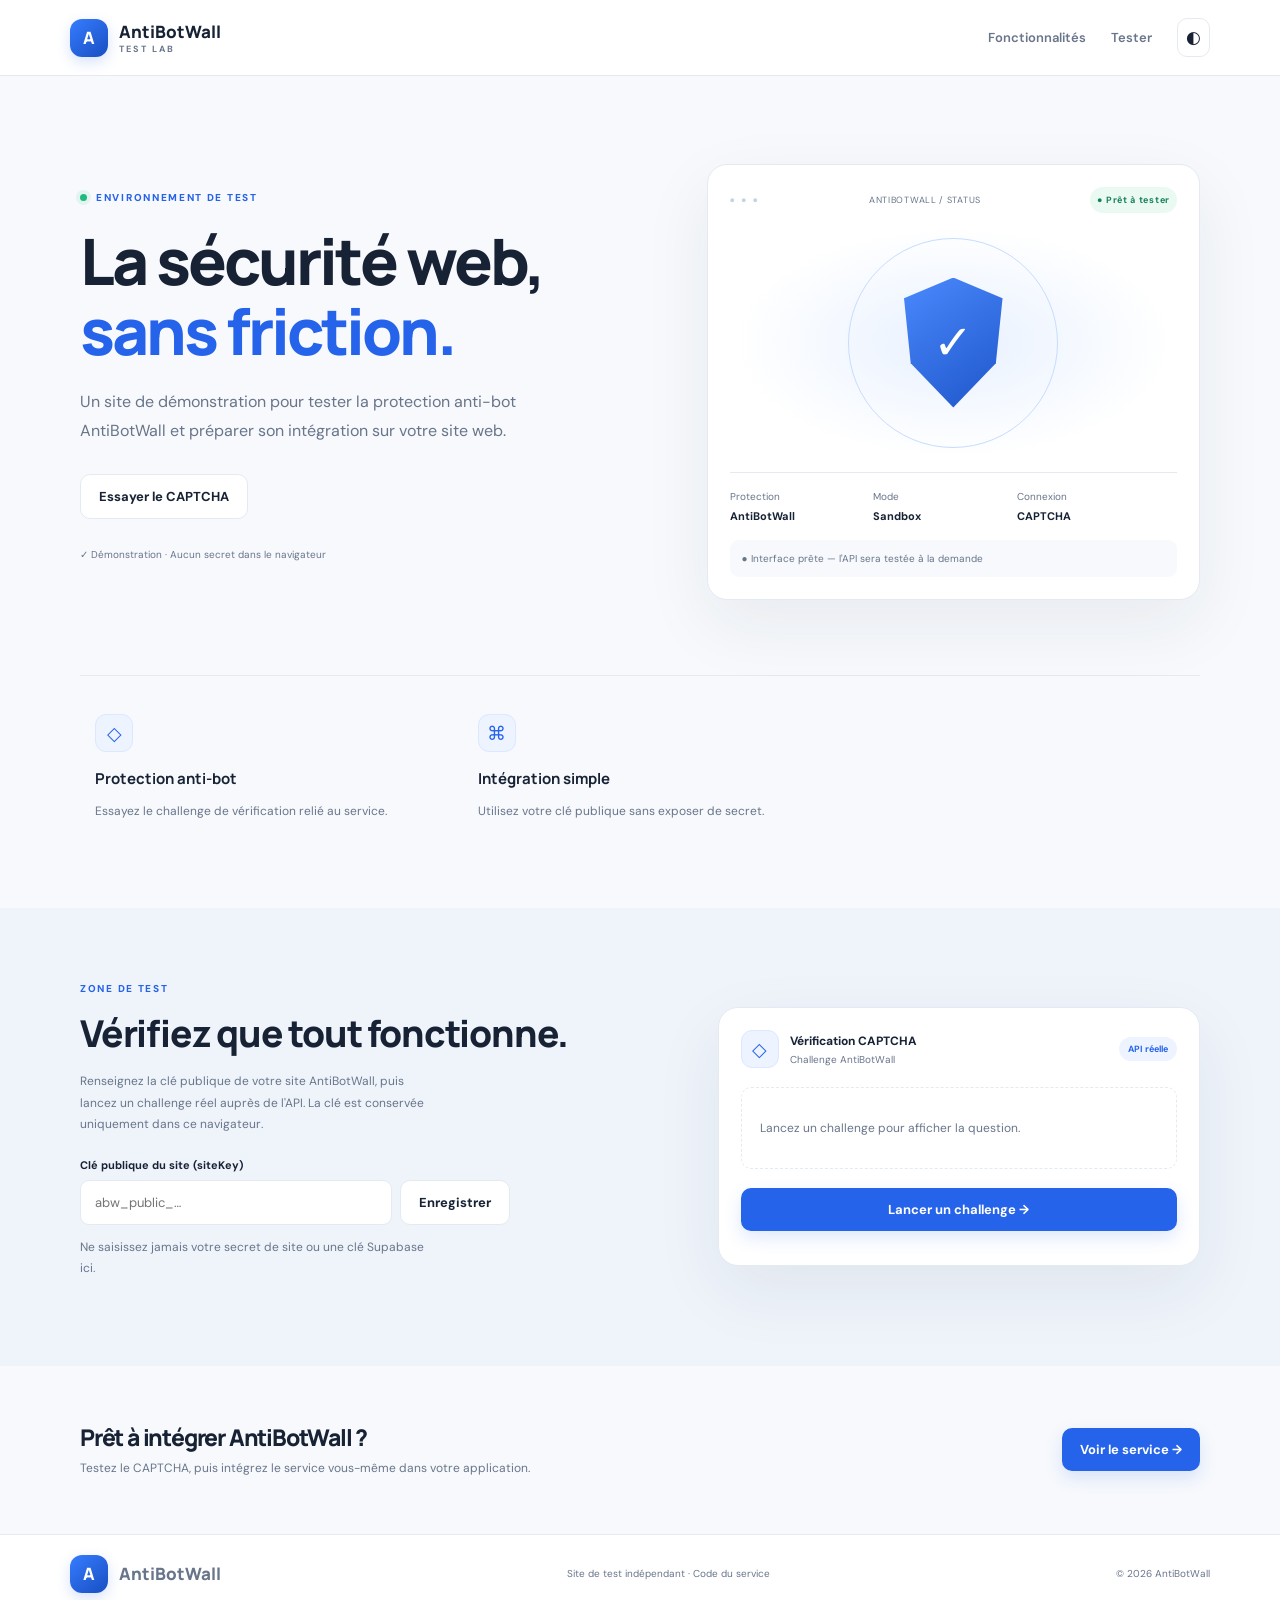
==== index.html @ c2e51ce3 "Remove remaining authentication copy from homepage" ====
<!doctype html>
<html lang="fr"><head><meta charset="utf-8"><meta name="viewport" content="width=device-width,initial-scale=1"><meta name="theme-color" content="#f7f9fc"><meta name="description" content="Site de démonstration AntiBotWall : testez la protection CAPTCHA."><title>AntiBotWall — Test Lab</title><link rel="stylesheet" href="styles.css"></head>
<body><header class="topbar"><a class="brand" href="./"><span class="mark">A</span><span>AntiBotWall<small>TEST LAB</small></span></a><nav><a href="#features">Fonctionnalités</a><a href="#test">Tester</a><button id="themeToggle" class="theme" aria-label="Changer de thème">◐</button></nav></header>
<main><section class="hero wrap"><div><div class="eyebrow"><i></i> ENVIRONNEMENT DE TEST</div><h1>La sécurité web,<br><em>sans friction.</em></h1><p class="lead">Un site de démonstration pour tester la protection anti-bot AntiBotWall et préparer son intégration sur votre site web.</p><div class="actions"><a class="btn secondary" href="#test">Essayer le CAPTCHA</a></div><p class="hint">✓ Démonstration · Aucun secret dans le navigateur</p></div><div class="preview"><div class="preview-head"><span class="dots">● ● ●</span><span>ANTIBOTWALL / STATUS</span><b>● Prêt à tester</b></div><div class="shield-area"><div class="orbit"></div><div class="shield">✓</div></div><div class="stats"><div><small>Protection</small><strong>AntiBotWall</strong></div><div><small>Mode</small><strong>Sandbox</strong></div><div><small>Connexion</small><strong>CAPTCHA</strong></div></div><p class="preview-foot">● Interface prête — l'API sera testée à la demande</p></div></section>
<section class="features wrap" id="features"><article><span>◇</span><h3>Protection anti-bot</h3><p>Essayez le challenge de vérification relié au service.</p></article><article><span>⌘</span><h3>Intégration simple</h3><p>Utilisez votre clé publique sans exposer de secret.</p></article></section>
<section class="test"><div class="wrap test-layout"><div><div class="eyebrow">ZONE DE TEST</div><h2>Vérifiez que tout fonctionne.</h2><p class="muted">Renseignez la clé publique de votre site AntiBotWall, puis lancez un challenge réel auprès de l'API. La clé est conservée uniquement dans ce navigateur.</p><label for="siteKey">Clé publique du site (siteKey)</label><div class="inputrow"><input id="siteKey" placeholder="abw_public_…" autocomplete="off"><button id="saveKey" class="btn secondary">Enregistrer</button></div><p class="hint">Ne saisissez jamais votre secret de site ou une clé Supabase ici.</p></div><div class="challenge"><div class="challenge-head"><span class="feature-icon">◇</span><div><strong>Vérification CAPTCHA</strong><small>Challenge AntiBotWall</small></div><b>API réelle</b></div><div id="challengeArea" class="challenge-area"><p class="muted">Lancez un challenge pour afficher la question.</p></div><button id="startChallenge" class="btn primary full">Lancer un challenge →</button><div id="testMessage" class="message" role="status" aria-live="polite"></div></div></div></section>
<section class="cta wrap"><div><h2>Prêt à intégrer AntiBotWall ?</h2><p class="muted">Testez le CAPTCHA, puis intégrez le service vous-même dans votre application.</p></div><a class="btn primary" href="https://github.com/reqeuss/antibotwall-service" target="_blank" rel="noreferrer">Voir le service →</a></section></main><footer><a class="brand" href="./"><span class="mark">A</span><span>AntiBotWall</span></a><span>Site de test indépendant · <a href="https://github.com/reqeuss/antibotwall-service" target="_blank" rel="noreferrer">Code du service</a></span><span>© 2026 AntiBotWall</span></footer><script src="app.js"></script></body></html>
---- styles.css ----
@import url('https://fonts.googleapis.com/css2?family=DM+Sans:wght@400;500;600;700&family=Manrope:wght@400;500;600;700;800&display=swap');:root{font-family:'DM Sans',sans-serif;--bg:#f7f9fc;--surface:#fff;--text:#172235;--muted:#68758a;--line:#e5eaf1;--blue:#2563eb;--soft:#edf4ff;--shadow:0 24px 70px #172b4d12;color:var(--text);background:var(--bg)}*{box-sizing:border-box}body{margin:0;background:var(--bg);color:var(--text);transition:.2s}a{color:inherit;text-decoration:none}.topbar{height:76px;padding:0 5.5%;display:flex;align-items:center;justify-content:space-between;border-bottom:1px solid var(--line);background:var(--surface)}.brand{display:flex;align-items:center;gap:11px;font:800 17px Manrope,sans-serif}.brand small{display:block;font:700 9px 'DM Sans',sans-serif;letter-spacing:2px;color:var(--muted)}.mark{display:grid;place-items:center;width:38px;height:38px;border-radius:12px;color:#fff;background:linear-gradient(140deg,#367cff,#184fc2);box-shadow:0 5px 14px #2563eb30;font-weight:800}.topbar nav{display:flex;align-items:center;gap:25px;font-size:13px;font-weight:600;color:var(--muted)}.topbar nav a:hover,footer a:hover{color:var(--blue)}.navbtn,.theme{border:1px solid var(--line);border-radius:10px;padding:10px 14px;background:var(--surface);color:var(--text)}.theme{cursor:pointer;padding:8px;font-size:17px}.wrap{width:min(1120px,89%);margin:auto}.hero{display:grid;grid-template-columns:1fr .9fr;gap:7%;align-items:center;padding-top:88px;padding-bottom:75px}.eyebrow{display:flex;align-items:center;gap:9px;color:var(--blue);font-size:10px;font-weight:800;letter-spacing:1.7px}.eyebrow i{width:7px;height:7px;background:#20b981;border-radius:50%;box-shadow:0 0 0 4px #20b98118}.hero h1,.auth-card h1{font:800 clamp(44px,5vw,66px)/1.09 Manrope,sans-serif;letter-spacing:-3px;margin:22px 0}.hero h1 em{font-style:normal;color:var(--blue)}.lead{font-size:16px;line-height:1.8;color:var(--muted);max-width:500px}.actions{display:flex;gap:12px;flex-wrap:wrap;margin-top:28px}.btn{border:0;display:inline-flex;align-items:center;justify-content:center;gap:13px;padding:13px 18px;border-radius:10px;font:700 13px 'DM Sans',sans-serif;cursor:pointer;transition:transform .18s}.btn:hover{transform:translateY(-1px)}.primary{background:var(--blue);color:white;box-shadow:0 7px 17px #2563eb26}.secondary{background:var(--surface);border:1px solid var(--line);color:var(--text)}.hint{font-size:10px;line-height:1.7;color:var(--muted)}.hero .hint{margin-top:27px}.preview,.challenge,.auth-card{background:var(--surface);border:1px solid var(--line);border-radius:20px;box-shadow:var(--shadow);padding:22px}.preview-head{display:flex;justify-content:space-between;align-items:center;gap:9px;font-size:9px;letter-spacing:.7px;color:var(--muted)}.dots{color:#c7d1df;letter-spacing:2px}.preview-head b{color:#16815d;background:#eaf9f2;padding:7px;border-radius:20px;white-space:nowrap}.shield-area{height:235px;display:grid;place-items:center;position:relative;background:radial-gradient(ellipse,#e8f1ff,transparent 69%);margin:12px 0}.shield{display:grid;place-items:center;width:112px;height:130px;clip-path:polygon(50% 0,94% 16%,88% 66%,50% 100%,12% 66%,6% 16%);background:linear-gradient(145deg,#4b8aff,#1d55c8);color:white;font-size:48px;z-index:1}.orbit{position:absolute;width:210px;height:210px;border:1px solid #c8dcff;border-radius:50%}.stats{display:grid;grid-template-columns:1fr 1fr 1.2fr;gap:10px;border-top:1px solid var(--line);padding-top:17px}.stats div{display:flex;flex-direction:column;gap:6px}.stats small{font-size:10px;color:var(--muted)}.stats strong{font-size:11px}.preview-foot{background:var(--bg);padding:12px;border-radius:9px;color:var(--muted);font-size:10px;margin:17px 0 0}.features{display:grid;grid-template-columns:repeat(3,1fr);gap:28px;padding:30px 0 65px;border-top:1px solid var(--line)}.features article{padding:8px 15px}.features article>span,.feature-icon{display:grid;place-items:center;width:38px;height:38px;border:1px solid #dce8ff;background:var(--soft);color:var(--blue);border-radius:11px;font-size:19px}.features h3{font:700 15px Manrope,sans-serif;margin:16px 0 8px}.features p,.test-layout>div>p{font-size:12px;line-height:1.8;color:var(--muted);max-width:350px}.test{background:#eff4fb;padding:74px 0}.test-layout{display:grid;grid-template-columns:1fr .88fr;gap:8%;align-items:center}.test h2,.cta h2{font:800 clamp(27px,3vw,37px)/1.2 Manrope,sans-serif;letter-spacing:-1.2px;margin:16px 0}.muted{color:var(--muted)}label{display:block;font-size:11px;font-weight:700;margin:22px 0 8px}input{width:100%;min-width:0;padding:13px 14px;border:1px solid var(--line);border-radius:9px;background:var(--surface);color:var(--text);font:13px 'DM Sans',sans-serif;outline:none}input:focus{border-color:#80aaff;box-shadow:0 0 0 3px #2563eb15}.inputrow{display:flex;gap:8px;max-width:430px}.challenge-head{display:flex;align-items:center;gap:11px}.challenge-head>div{display:flex;flex-direction:column;gap:4px;flex:1}.challenge-head strong{font-size:12px}.challenge-head small{font-size:10px;color:var(--muted)}.challenge-head>b{font-size:9px;padding:6px 9px;border-radius:20px;background:var(--soft);color:var(--blue)}.challenge-area{margin:19px 0;padding:18px;border:1px dashed var(--line);border-radius:10px;min-height:82px;display:flex;flex-direction:column;justify-content:center;gap:10px}.challenge-area p{font-size:12px;margin:0}.challenge-question{font:700 20px Manrope,sans-serif}.challenge-answer{max-width:180px}.full{width:100%}.message{font-size:11px;line-height:1.6;margin-top:12px;color:var(--muted)}.message.success{color:#15956b}.message.error{color:#d14343}.cta{display:flex;justify-content:space-between;align-items:center;gap:24px;padding-top:58px;padding-bottom:58px}.cta h2{font-size:23px;margin:0 0 8px}.cta p{font-size:12px;margin:0}footer{border-top:1px solid var(--line);background:var(--surface);min-height:75px;padding:20px 5.5%;display:flex;justify-content:space-between;align-items:center;gap:18px;color:var(--muted);font-size:10px}.auth-page{min-height:100vh;display:flex;flex-direction:column}.auth-wrap{flex:1;display:flex;align-items:center;justify-content:center;flex-direction:column;padding:42px 18px}.auth-card{width:min(440px,100%);padding:32px}.auth-logo{display:flex;justify-content:center;margin-bottom:22px}.auth-logo .mark{width:45px;height:45px;font-size:20px}.centered{text-align:center;justify-content:center}.auth-card h1{text-align:center;font-size:36px;letter-spacing:-1.6px;margin:12px 0}.auth-card>.muted{font-size:12px;line-height:1.7}.auth-card label{margin-top:25px}.providers{display:grid;gap:9px;margin-top:19px}.providers button{display:flex;align-items:center;gap:12px;padding:12px;border:1px solid var(--line);border-radius:10px;background:var(--surface);color:var(--text);font:600 12px 'DM Sans',sans-serif;text-align:left;cursor:pointer}.providers button:hover{border-color:#9dbbff;background:var(--soft)}.providers b{display:grid;place-items:center;width:27px;height:27px;border-radius:8px;background:var(--soft);color:var(--blue);font-size:16px}.providers span{flex:1}.providers i{font-style:normal;color:var(--muted)}.divider{display:flex;align-items:center;gap:12px;color:var(--muted);font-size:10px;margin:23px 0 8px}.divider:before,.divider:after{content:'';height:1px;background:var(--line);flex:1}.small-note{font-size:10px;line-height:1.8;color:var(--muted);text-align:center}.back{display:block;text-align:center;color:var(--blue);font-size:11px;font-weight:700;margin-top:20px}.auth-caption{font-size:10px;color:var(--muted);margin-top:18px}body.dark{--bg:#0c1220;--surface:#121b2b;--text:#e8eef8;--muted:#9aa9bf;--line:#26344a;--soft:#182b49;--shadow:0 24px 70px #0003}body.dark .test{background:#101a2b}body.dark .shield-area{background:radial-gradient(ellipse,#152d50,transparent 69%)}body.dark .orbit{border-color:#2c4c7a}body.dark .preview-foot{background:#0c1220}body.dark .preview-head b{background:#123a30;color:#75e3ba}body.dark .providers button:hover{background:#182b49}@media(max-width:760px){.topbar{height:67px;padding-inline:5%}.topbar nav{gap:12px}.topbar nav>a:first-child:not(.navbtn){display:none}.hero{grid-template-columns:1fr;padding-top:55px;gap:35px}.hero h1{font-size:49px}.lead{font-size:15px}.preview{max-width:500px;width:100%;margin:auto}.features{gap:10px}.features article{padding:7px}.features p{font-size:11px}.test-layout{grid-template-columns:1fr;gap:30px}.test{padding:55px 0}.cta{align-items:flex-start;flex-direction:column}footer{flex-wrap:wrap}.stats{grid-template-columns:1fr 1fr}.stats div:last-child{grid-column:span 2}}@media(max-width:460px){.features{grid-template-columns:1fr;gap:20px}.features article{display:grid;grid-template-columns:42px 1fr;column-gap:12px}.features article>span{grid-row:span 2}.features h3{margin:2px 0 4px}.features p{margin:0;max-width:none}.hero h1{letter-spacing:-2.5px}.actions .btn{width:100%}.auth-card{padding:25px 20px}.inputrow{flex-direction:column}.inputrow .btn{width:100%}footer{justify-content:center;text-align:center}}
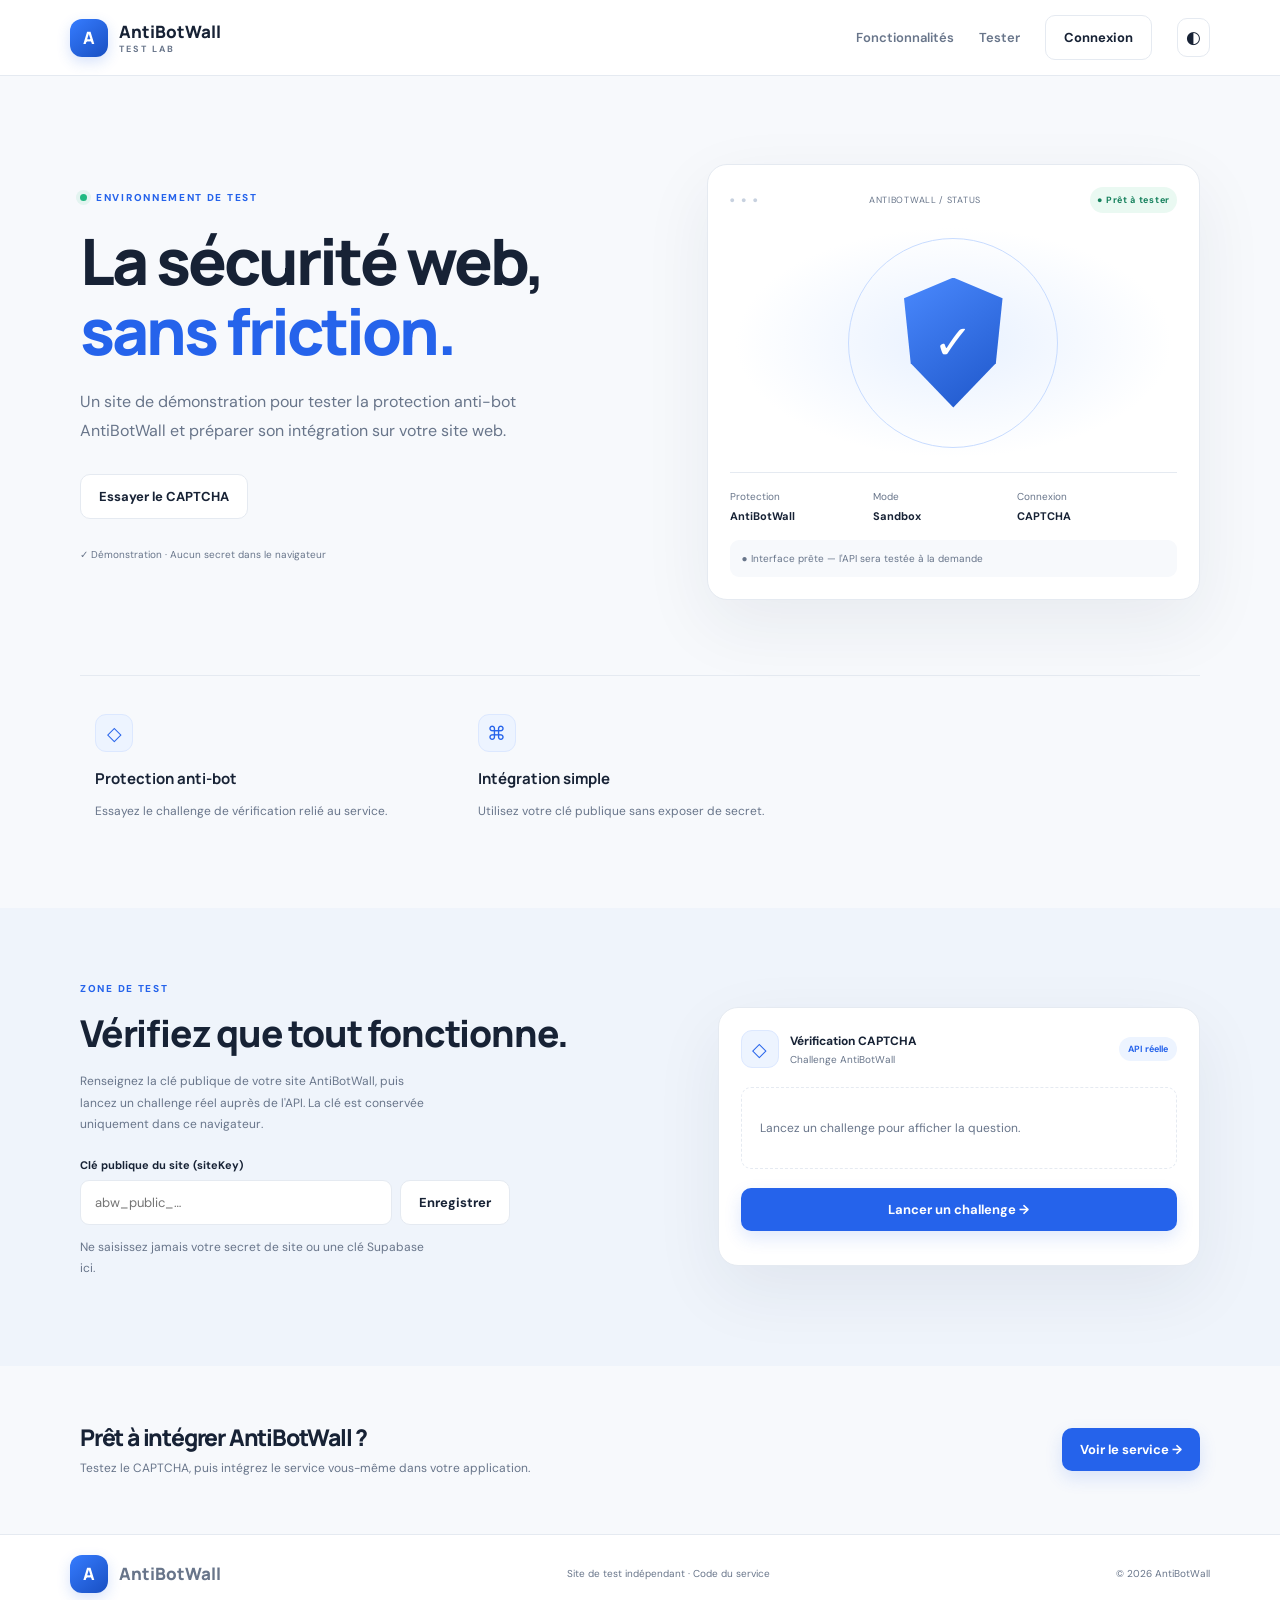
==== commit 0935b9b0: "Add login link to demo homepage" ====
--- a/index.html
+++ b/index.html
@@ -1,6 +1,6 @@
 <!doctype html>
 <html lang="fr"><head><meta charset="utf-8"><meta name="viewport" content="width=device-width,initial-scale=1"><meta name="theme-color" content="#f7f9fc"><meta name="description" content="Site de démonstration AntiBotWall : testez la protection CAPTCHA."><title>AntiBotWall — Test Lab</title><link rel="stylesheet" href="styles.css"></head>
-<body><header class="topbar"><a class="brand" href="./"><span class="mark">A</span><span>AntiBotWall<small>TEST LAB</small></span></a><nav><a href="#features">Fonctionnalités</a><a href="#test">Tester</a><button id="themeToggle" class="theme" aria-label="Changer de thème">◐</button></nav></header>
+<body><header class="topbar"><a class="brand" href="./"><span class="mark">A</span><span>AntiBotWall<small>TEST LAB</small></span></a><nav><a href="#features">Fonctionnalités</a><a href="#test">Tester</a><a class="btn secondary" href="./login.html">Connexion</a><button id="themeToggle" class="theme" aria-label="Changer de thème">◐</button></nav></header>
 <main><section class="hero wrap"><div><div class="eyebrow"><i></i> ENVIRONNEMENT DE TEST</div><h1>La sécurité web,<br><em>sans friction.</em></h1><p class="lead">Un site de démonstration pour tester la protection anti-bot AntiBotWall et préparer son intégration sur votre site web.</p><div class="actions"><a class="btn secondary" href="#test">Essayer le CAPTCHA</a></div><p class="hint">✓ Démonstration · Aucun secret dans le navigateur</p></div><div class="preview"><div class="preview-head"><span class="dots">● ● ●</span><span>ANTIBOTWALL / STATUS</span><b>● Prêt à tester</b></div><div class="shield-area"><div class="orbit"></div><div class="shield">✓</div></div><div class="stats"><div><small>Protection</small><strong>AntiBotWall</strong></div><div><small>Mode</small><strong>Sandbox</strong></div><div><small>Connexion</small><strong>CAPTCHA</strong></div></div><p class="preview-foot">● Interface prête — l'API sera testée à la demande</p></div></section>
 <section class="features wrap" id="features"><article><span>◇</span><h3>Protection anti-bot</h3><p>Essayez le challenge de vérification relié au service.</p></article><article><span>⌘</span><h3>Intégration simple</h3><p>Utilisez votre clé publique sans exposer de secret.</p></article></section>
 <section class="test"><div class="wrap test-layout"><div><div class="eyebrow">ZONE DE TEST</div><h2>Vérifiez que tout fonctionne.</h2><p class="muted">Renseignez la clé publique de votre site AntiBotWall, puis lancez un challenge réel auprès de l'API. La clé est conservée uniquement dans ce navigateur.</p><label for="siteKey">Clé publique du site (siteKey)</label><div class="inputrow"><input id="siteKey" placeholder="abw_public_…" autocomplete="off"><button id="saveKey" class="btn secondary">Enregistrer</button></div><p class="hint">Ne saisissez jamais votre secret de site ou une clé Supabase ici.</p></div><div class="challenge"><div class="challenge-head"><span class="feature-icon">◇</span><div><strong>Vérification CAPTCHA</strong><small>Challenge AntiBotWall</small></div><b>API réelle</b></div><div id="challengeArea" class="challenge-area"><p class="muted">Lancez un challenge pour afficher la question.</p></div><button id="startChallenge" class="btn primary full">Lancer un challenge →</button><div id="testMessage" class="message" role="status" aria-live="polite"></div></div></div></section>
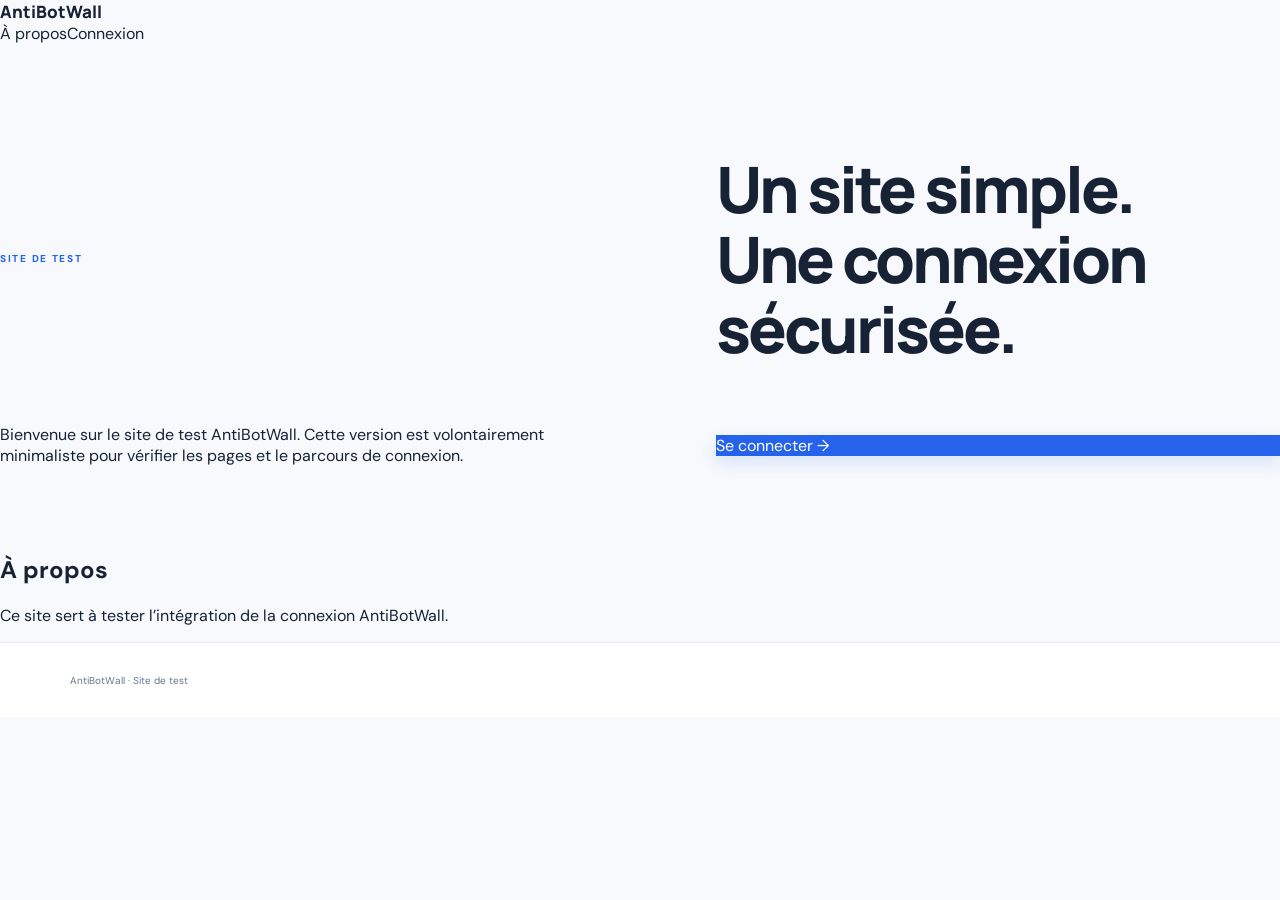
==== commit a2ea4f15: "Rebuild minimal test site and blank login page" ====
--- a/index.html
+++ b/index.html
@@ -1,7 +1,30 @@
 <!doctype html>
-<html lang="fr"><head><meta charset="utf-8"><meta name="viewport" content="width=device-width,initial-scale=1"><meta name="theme-color" content="#f7f9fc"><meta name="description" content="Site de démonstration AntiBotWall : testez la protection CAPTCHA."><title>AntiBotWall — Test Lab</title><link rel="stylesheet" href="styles.css"></head>
-<body><header class="topbar"><a class="brand" href="./"><span class="mark">A</span><span>AntiBotWall<small>TEST LAB</small></span></a><nav><a href="#features">Fonctionnalités</a><a href="#test">Tester</a><a class="btn secondary" href="./login.html">Connexion</a><button id="themeToggle" class="theme" aria-label="Changer de thème">◐</button></nav></header>
-<main><section class="hero wrap"><div><div class="eyebrow"><i></i> ENVIRONNEMENT DE TEST</div><h1>La sécurité web,<br><em>sans friction.</em></h1><p class="lead">Un site de démonstration pour tester la protection anti-bot AntiBotWall et préparer son intégration sur votre site web.</p><div class="actions"><a class="btn secondary" href="#test">Essayer le CAPTCHA</a></div><p class="hint">✓ Démonstration · Aucun secret dans le navigateur</p></div><div class="preview"><div class="preview-head"><span class="dots">● ● ●</span><span>ANTIBOTWALL / STATUS</span><b>● Prêt à tester</b></div><div class="shield-area"><div class="orbit"></div><div class="shield">✓</div></div><div class="stats"><div><small>Protection</small><strong>AntiBotWall</strong></div><div><small>Mode</small><strong>Sandbox</strong></div><div><small>Connexion</small><strong>CAPTCHA</strong></div></div><p class="preview-foot">● Interface prête — l'API sera testée à la demande</p></div></section>
-<section class="features wrap" id="features"><article><span>◇</span><h3>Protection anti-bot</h3><p>Essayez le challenge de vérification relié au service.</p></article><article><span>⌘</span><h3>Intégration simple</h3><p>Utilisez votre clé publique sans exposer de secret.</p></article></section>
-<section class="test"><div class="wrap test-layout"><div><div class="eyebrow">ZONE DE TEST</div><h2>Vérifiez que tout fonctionne.</h2><p class="muted">Renseignez la clé publique de votre site AntiBotWall, puis lancez un challenge réel auprès de l'API. La clé est conservée uniquement dans ce navigateur.</p><label for="siteKey">Clé publique du site (siteKey)</label><div class="inputrow"><input id="siteKey" placeholder="abw_public_…" autocomplete="off"><button id="saveKey" class="btn secondary">Enregistrer</button></div><p class="hint">Ne saisissez jamais votre secret de site ou une clé Supabase ici.</p></div><div class="challenge"><div class="challenge-head"><span class="feature-icon">◇</span><div><strong>Vérification CAPTCHA</strong><small>Challenge AntiBotWall</small></div><b>API réelle</b></div><div id="challengeArea" class="challenge-area"><p class="muted">Lancez un challenge pour afficher la question.</p></div><button id="startChallenge" class="btn primary full">Lancer un challenge →</button><div id="testMessage" class="message" role="status" aria-live="polite"></div></div></div></section>
-<section class="cta wrap"><div><h2>Prêt à intégrer AntiBotWall ?</h2><p class="muted">Testez le CAPTCHA, puis intégrez le service vous-même dans votre application.</p></div><a class="btn primary" href="https://github.com/reqeuss/antibotwall-service" target="_blank" rel="noreferrer">Voir le service →</a></section></main><footer><a class="brand" href="./"><span class="mark">A</span><span>AntiBotWall</span></a><span>Site de test indépendant · <a href="https://github.com/reqeuss/antibotwall-service" target="_blank" rel="noreferrer">Code du service</a></span><span>© 2026 AntiBotWall</span></footer><script src="app.js"></script></body></html>+<html lang="fr">
+<head>
+  <meta charset="utf-8">
+  <meta name="viewport" content="width=device-width, initial-scale=1">
+  <meta name="theme-color" content="#ffffff">
+  <title>AntiBotWall Test</title>
+  <meta name="description" content="Site de test AntiBotWall.">
+  <link rel="stylesheet" href="styles.css">
+</head>
+<body>
+  <header class="site-header">
+    <a class="brand" href="./">AntiBotWall</a>
+    <nav><a href="#about">À propos</a><a class="button" href="./login.html">Connexion</a></nav>
+  </header>
+  <main class="container">
+    <section class="hero">
+      <p class="eyebrow">SITE DE TEST</p>
+      <h1>Un site simple.<br><span>Une connexion sécurisée.</span></h1>
+      <p>Bienvenue sur le site de test AntiBotWall. Cette version est volontairement minimaliste pour vérifier les pages et le parcours de connexion.</p>
+      <a class="button primary" href="./login.html">Se connecter <span aria-hidden="true">→</span></a>
+    </section>
+    <section id="about" class="info">
+      <h2>À propos</h2>
+      <p>Ce site sert à tester l’intégration de la connexion AntiBotWall.</p>
+    </section>
+  </main>
+  <footer>AntiBotWall · Site de test</footer>
+</body>
+</html>
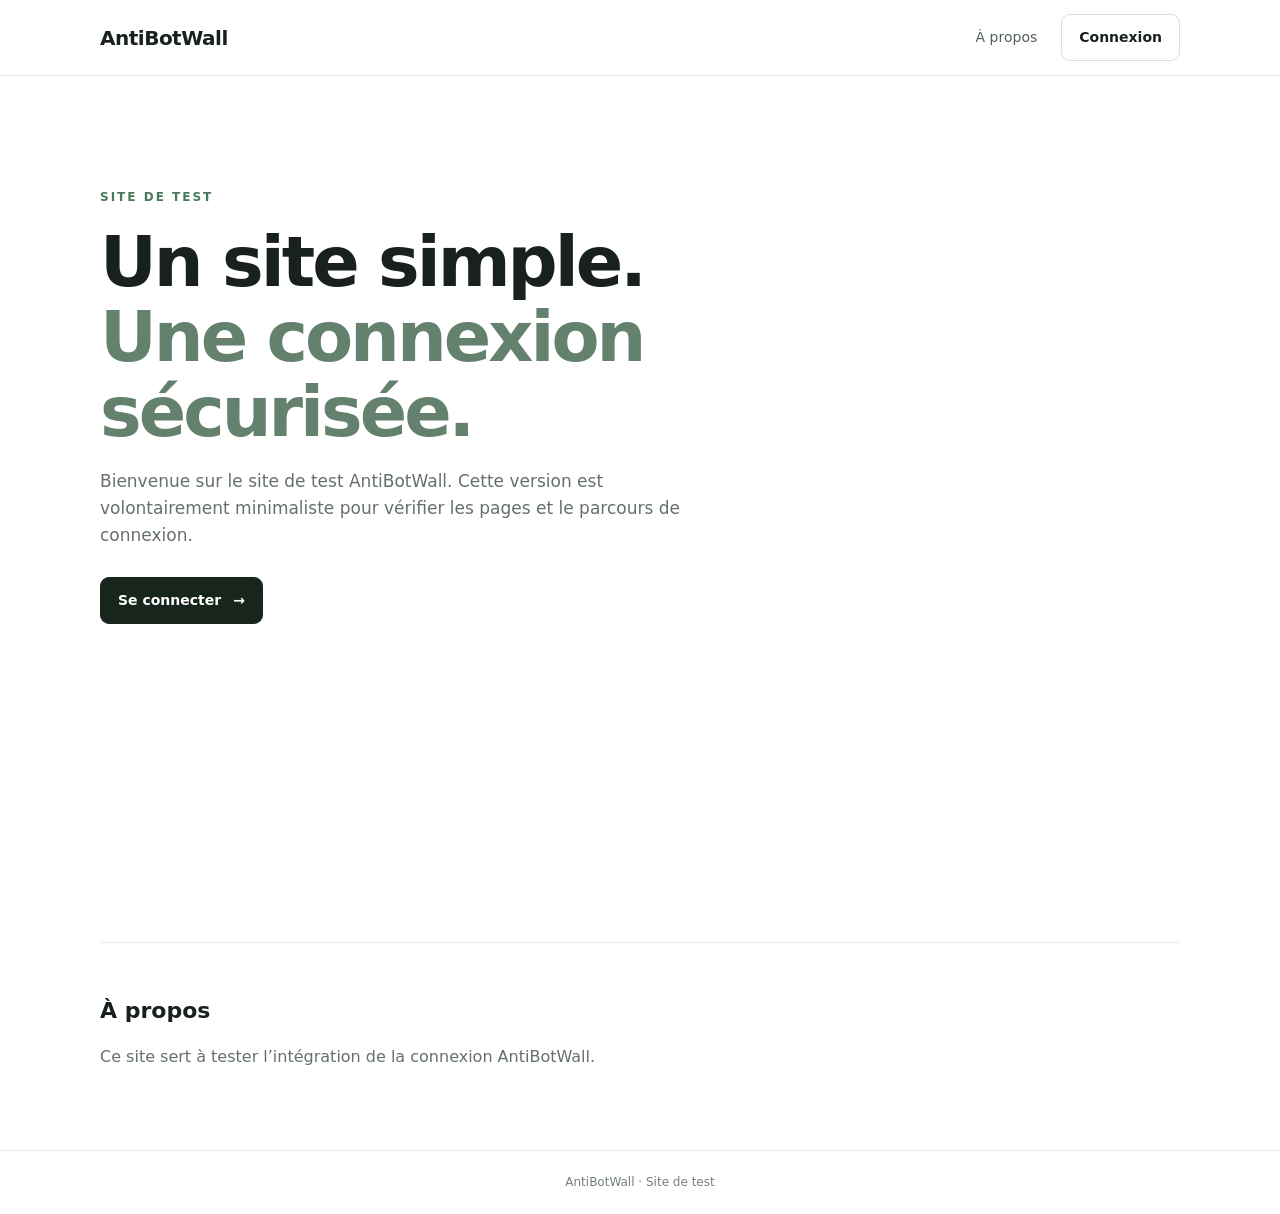
==== commit e484aff5: "Update index.html" ====
--- a/index.html
+++ b/index.html
@@ -20,6 +20,9 @@
       <p>Bienvenue sur le site de test AntiBotWall. Cette version est volontairement minimaliste pour vérifier les pages et le parcours de connexion.</p>
       <a class="button primary" href="./login.html">Se connecter <span aria-hidden="true">→</span></a>
     </section>
+    <section id="captcha">
+      <iframe src="https://antibotwall.reqeuss.com/embed/captcha.html?site=abw_pub_de1c5964a6d842e6cfe98d15214001b61bb25558f89de9b1" title="AntiBotWall CAPTCHA" style="display:block;width:100%;max-width:400px;height:230px;border:0" loading="lazy" referrerpolicy="strict-origin-when-cross-origin"></iframe>
+    </section>
     <section id="about" class="info">
       <h2>À propos</h2>
       <p>Ce site sert à tester l’intégration de la connexion AntiBotWall.</p>
@@ -27,4 +30,4 @@
   </main>
   <footer>AntiBotWall · Site de test</footer>
 </body>
-</html>+</html>
--- a/styles.css
+++ b/styles.css
@@ -1 +1 @@
-@import url('https://fonts.googleapis.com/css2?family=DM+Sans:wght@400;500;600;700&family=Manrope:wght@400;500;600;700;800&display=swap');:root{font-family:'DM Sans',sans-serif;--bg:#f7f9fc;--surface:#fff;--text:#172235;--muted:#68758a;--line:#e5eaf1;--blue:#2563eb;--soft:#edf4ff;--shadow:0 24px 70px #172b4d12;color:var(--text);background:var(--bg)}*{box-sizing:border-box}body{margin:0;background:var(--bg);color:var(--text);transition:.2s}a{color:inherit;text-decoration:none}.topbar{height:76px;padding:0 5.5%;display:flex;align-items:center;justify-content:space-between;border-bottom:1px solid var(--line);background:var(--surface)}.brand{display:flex;align-items:center;gap:11px;font:800 17px Manrope,sans-serif}.brand small{display:block;font:700 9px 'DM Sans',sans-serif;letter-spacing:2px;color:var(--muted)}.mark{display:grid;place-items:center;width:38px;height:38px;border-radius:12px;color:#fff;background:linear-gradient(140deg,#367cff,#184fc2);box-shadow:0 5px 14px #2563eb30;font-weight:800}.topbar nav{display:flex;align-items:center;gap:25px;font-size:13px;font-weight:600;color:var(--muted)}.topbar nav a:hover,footer a:hover{color:var(--blue)}.navbtn,.theme{border:1px solid var(--line);border-radius:10px;padding:10px 14px;background:var(--surface);color:var(--text)}.theme{cursor:pointer;padding:8px;font-size:17px}.wrap{width:min(1120px,89%);margin:auto}.hero{display:grid;grid-template-columns:1fr .9fr;gap:7%;align-items:center;padding-top:88px;padding-bottom:75px}.eyebrow{display:flex;align-items:center;gap:9px;color:var(--blue);font-size:10px;font-weight:800;letter-spacing:1.7px}.eyebrow i{width:7px;height:7px;background:#20b981;border-radius:50%;box-shadow:0 0 0 4px #20b98118}.hero h1,.auth-card h1{font:800 clamp(44px,5vw,66px)/1.09 Manrope,sans-serif;letter-spacing:-3px;margin:22px 0}.hero h1 em{font-style:normal;color:var(--blue)}.lead{font-size:16px;line-height:1.8;color:var(--muted);max-width:500px}.actions{display:flex;gap:12px;flex-wrap:wrap;margin-top:28px}.btn{border:0;display:inline-flex;align-items:center;justify-content:center;gap:13px;padding:13px 18px;border-radius:10px;font:700 13px 'DM Sans',sans-serif;cursor:pointer;transition:transform .18s}.btn:hover{transform:translateY(-1px)}.primary{background:var(--blue);color:white;box-shadow:0 7px 17px #2563eb26}.secondary{background:var(--surface);border:1px solid var(--line);color:var(--text)}.hint{font-size:10px;line-height:1.7;color:var(--muted)}.hero .hint{margin-top:27px}.preview,.challenge,.auth-card{background:var(--surface);border:1px solid var(--line);border-radius:20px;box-shadow:var(--shadow);padding:22px}.preview-head{display:flex;justify-content:space-between;align-items:center;gap:9px;font-size:9px;letter-spacing:.7px;color:var(--muted)}.dots{color:#c7d1df;letter-spacing:2px}.preview-head b{color:#16815d;background:#eaf9f2;padding:7px;border-radius:20px;white-space:nowrap}.shield-area{height:235px;display:grid;place-items:center;position:relative;background:radial-gradient(ellipse,#e8f1ff,transparent 69%);margin:12px 0}.shield{display:grid;place-items:center;width:112px;height:130px;clip-path:polygon(50% 0,94% 16%,88% 66%,50% 100%,12% 66%,6% 16%);background:linear-gradient(145deg,#4b8aff,#1d55c8);color:white;font-size:48px;z-index:1}.orbit{position:absolute;width:210px;height:210px;border:1px solid #c8dcff;border-radius:50%}.stats{display:grid;grid-template-columns:1fr 1fr 1.2fr;gap:10px;border-top:1px solid var(--line);padding-top:17px}.stats div{display:flex;flex-direction:column;gap:6px}.stats small{font-size:10px;color:var(--muted)}.stats strong{font-size:11px}.preview-foot{background:var(--bg);padding:12px;border-radius:9px;color:var(--muted);font-size:10px;margin:17px 0 0}.features{display:grid;grid-template-columns:repeat(3,1fr);gap:28px;padding:30px 0 65px;border-top:1px solid var(--line)}.features article{padding:8px 15px}.features article>span,.feature-icon{display:grid;place-items:center;width:38px;height:38px;border:1px solid #dce8ff;background:var(--soft);color:var(--blue);border-radius:11px;font-size:19px}.features h3{font:700 15px Manrope,sans-serif;margin:16px 0 8px}.features p,.test-layout>div>p{font-size:12px;line-height:1.8;color:var(--muted);max-width:350px}.test{background:#eff4fb;padding:74px 0}.test-layout{display:grid;grid-template-columns:1fr .88fr;gap:8%;align-items:center}.test h2,.cta h2{font:800 clamp(27px,3vw,37px)/1.2 Manrope,sans-serif;letter-spacing:-1.2px;margin:16px 0}.muted{color:var(--muted)}label{display:block;font-size:11px;font-weight:700;margin:22px 0 8px}input{width:100%;min-width:0;padding:13px 14px;border:1px solid var(--line);border-radius:9px;background:var(--surface);color:var(--text);font:13px 'DM Sans',sans-serif;outline:none}input:focus{border-color:#80aaff;box-shadow:0 0 0 3px #2563eb15}.inputrow{display:flex;gap:8px;max-width:430px}.challenge-head{display:flex;align-items:center;gap:11px}.challenge-head>div{display:flex;flex-direction:column;gap:4px;flex:1}.challenge-head strong{font-size:12px}.challenge-head small{font-size:10px;color:var(--muted)}.challenge-head>b{font-size:9px;padding:6px 9px;border-radius:20px;background:var(--soft);color:var(--blue)}.challenge-area{margin:19px 0;padding:18px;border:1px dashed var(--line);border-radius:10px;min-height:82px;display:flex;flex-direction:column;justify-content:center;gap:10px}.challenge-area p{font-size:12px;margin:0}.challenge-question{font:700 20px Manrope,sans-serif}.challenge-answer{max-width:180px}.full{width:100%}.message{font-size:11px;line-height:1.6;margin-top:12px;color:var(--muted)}.message.success{color:#15956b}.message.error{color:#d14343}.cta{display:flex;justify-content:space-between;align-items:center;gap:24px;padding-top:58px;padding-bottom:58px}.cta h2{font-size:23px;margin:0 0 8px}.cta p{font-size:12px;margin:0}footer{border-top:1px solid var(--line);background:var(--surface);min-height:75px;padding:20px 5.5%;display:flex;justify-content:space-between;align-items:center;gap:18px;color:var(--muted);font-size:10px}.auth-page{min-height:100vh;display:flex;flex-direction:column}.auth-wrap{flex:1;display:flex;align-items:center;justify-content:center;flex-direction:column;padding:42px 18px}.auth-card{width:min(440px,100%);padding:32px}.auth-logo{display:flex;justify-content:center;margin-bottom:22px}.auth-logo .mark{width:45px;height:45px;font-size:20px}.centered{text-align:center;justify-content:center}.auth-card h1{text-align:center;font-size:36px;letter-spacing:-1.6px;margin:12px 0}.auth-card>.muted{font-size:12px;line-height:1.7}.auth-card label{margin-top:25px}.providers{display:grid;gap:9px;margin-top:19px}.providers button{display:flex;align-items:center;gap:12px;padding:12px;border:1px solid var(--line);border-radius:10px;background:var(--surface);color:var(--text);font:600 12px 'DM Sans',sans-serif;text-align:left;cursor:pointer}.providers button:hover{border-color:#9dbbff;background:var(--soft)}.providers b{display:grid;place-items:center;width:27px;height:27px;border-radius:8px;background:var(--soft);color:var(--blue);font-size:16px}.providers span{flex:1}.providers i{font-style:normal;color:var(--muted)}.divider{display:flex;align-items:center;gap:12px;color:var(--muted);font-size:10px;margin:23px 0 8px}.divider:before,.divider:after{content:'';height:1px;background:var(--line);flex:1}.small-note{font-size:10px;line-height:1.8;color:var(--muted);text-align:center}.back{display:block;text-align:center;color:var(--blue);font-size:11px;font-weight:700;margin-top:20px}.auth-caption{font-size:10px;color:var(--muted);margin-top:18px}body.dark{--bg:#0c1220;--surface:#121b2b;--text:#e8eef8;--muted:#9aa9bf;--line:#26344a;--soft:#182b49;--shadow:0 24px 70px #0003}body.dark .test{background:#101a2b}body.dark .shield-area{background:radial-gradient(ellipse,#152d50,transparent 69%)}body.dark .orbit{border-color:#2c4c7a}body.dark .preview-foot{background:#0c1220}body.dark .preview-head b{background:#123a30;color:#75e3ba}body.dark .providers button:hover{background:#182b49}@media(max-width:760px){.topbar{height:67px;padding-inline:5%}.topbar nav{gap:12px}.topbar nav>a:first-child:not(.navbtn){display:none}.hero{grid-template-columns:1fr;padding-top:55px;gap:35px}.hero h1{font-size:49px}.lead{font-size:15px}.preview{max-width:500px;width:100%;margin:auto}.features{gap:10px}.features article{padding:7px}.features p{font-size:11px}.test-layout{grid-template-columns:1fr;gap:30px}.test{padding:55px 0}.cta{align-items:flex-start;flex-direction:column}footer{flex-wrap:wrap}.stats{grid-template-columns:1fr 1fr}.stats div:last-child{grid-column:span 2}}@media(max-width:460px){.features{grid-template-columns:1fr;gap:20px}.features article{display:grid;grid-template-columns:42px 1fr;column-gap:12px}.features article>span{grid-row:span 2}.features h3{margin:2px 0 4px}.features p{margin:0;max-width:none}.hero h1{letter-spacing:-2.5px}.actions .btn{width:100%}.auth-card{padding:25px 20px}.inputrow{flex-direction:column}.inputrow .btn{width:100%}footer{justify-content:center;text-align:center}}+*{box-sizing:border-box}html{scroll-behavior:smooth}body{margin:0;background:#fff;color:#18211c;font-family:system-ui,-apple-system,BlinkMacSystemFont,"Segoe UI",sans-serif;line-height:1.6}.site-header{height:76px;display:flex;align-items:center;justify-content:space-between;padding:0 max(24px,calc((100% - 1080px)/2));border-bottom:1px solid #e8ece9}.brand{font-size:20px;font-weight:750;letter-spacing:-.5px;color:inherit;text-decoration:none}.site-header nav{display:flex;align-items:center;gap:24px}.site-header nav>a:not(.button){color:#526158;text-decoration:none;font-size:14px}.button{display:inline-flex;align-items:center;justify-content:center;gap:12px;padding:11px 17px;border:1px solid #d9e1dc;border-radius:9px;color:#18211c;text-decoration:none;font-size:14px;font-weight:650;background:#fff}.button:hover{background:#f5f8f6}.button.primary{background:#17251d;color:#fff;border-color:#17251d}.button.primary:hover{background:#2a3a30}.container{width:min(1080px,calc(100% - 48px));margin:0 auto}.hero{padding:100px 0 88px;max-width:760px}.eyebrow{font-size:12px;letter-spacing:2px;font-weight:750;color:#477b5b}.hero h1{font-size:clamp(42px,7vw,70px);letter-spacing:-3px;line-height:1.07;margin:18px 0}.hero h1 span{color:#64816d}.hero>p:not(.eyebrow){max-width:600px;color:#657168;font-size:17px;margin:0 0 28px}.info{border-top:1px solid #e8ece9;padding:32px 0 64px}.info h2{font-size:22px;margin-bottom:8px}.info p{color:#657168}footer{border-top:1px solid #e8ece9;padding:22px 24px;text-align:center;color:#758078;font-size:12px}@media(max-width:600px){.site-header{height:68px;padding:0 20px}.site-header nav{gap:14px}.site-header nav>a:not(.button){display:none}.container{width:calc(100% - 40px)}.hero{padding:76px 0 64px}.hero h1{letter-spacing:-2px}}
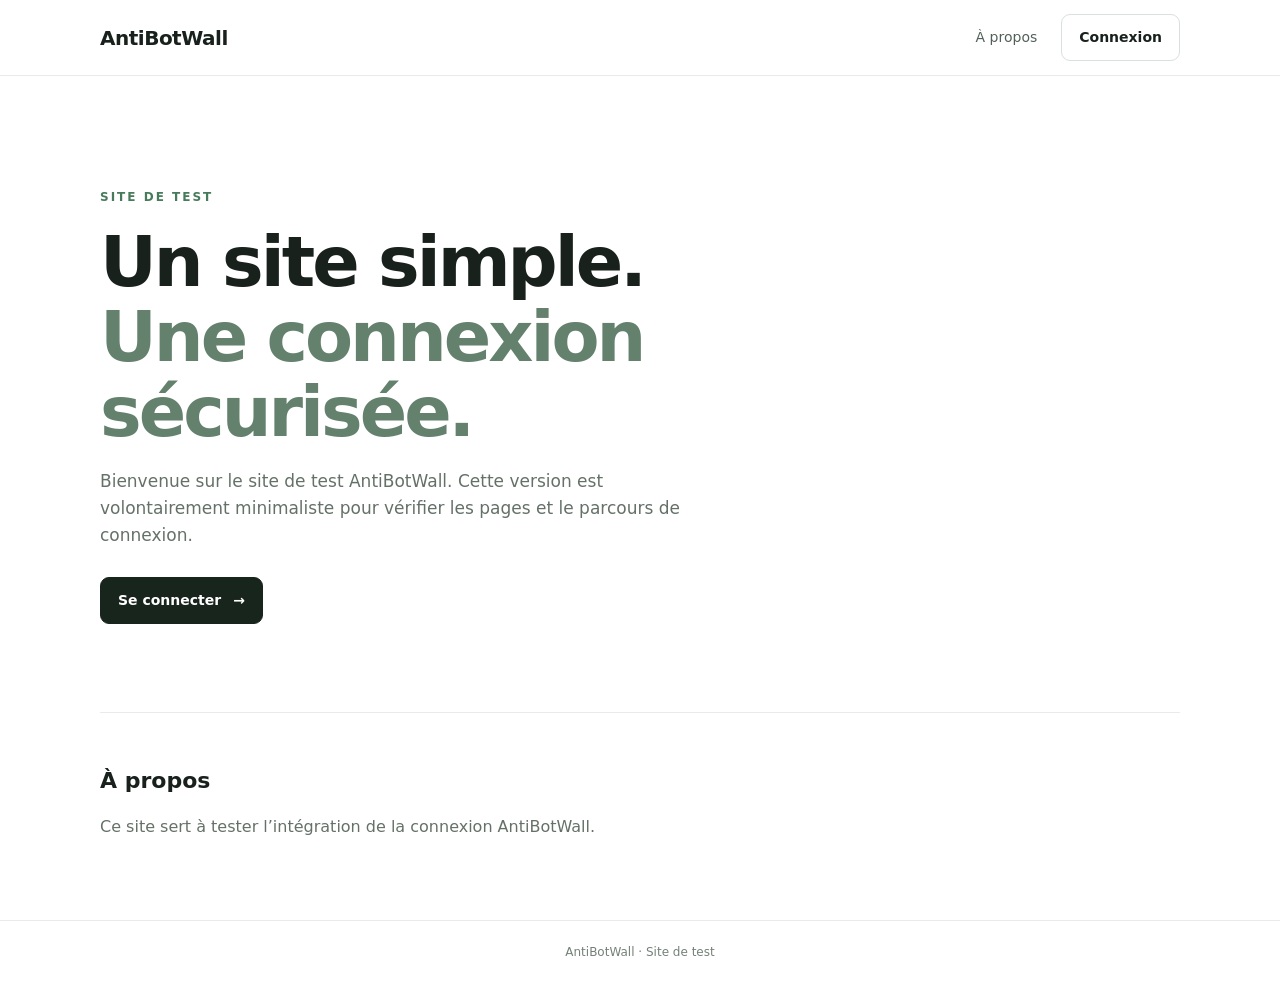
==== commit b6cf3fcd: "Update index.html" ====
--- a/index.html
+++ b/index.html
@@ -20,9 +20,6 @@
       <p>Bienvenue sur le site de test AntiBotWall. Cette version est volontairement minimaliste pour vérifier les pages et le parcours de connexion.</p>
       <a class="button primary" href="./login.html">Se connecter <span aria-hidden="true">→</span></a>
     </section>
-    <section id="captcha">
-      <iframe src="https://antibotwall.reqeuss.com/embed/captcha.html?site=abw_pub_de1c5964a6d842e6cfe98d15214001b61bb25558f89de9b1" title="AntiBotWall CAPTCHA" style="display:block;width:100%;max-width:400px;height:230px;border:0" loading="lazy" referrerpolicy="strict-origin-when-cross-origin"></iframe>
-    </section>
     <section id="about" class="info">
       <h2>À propos</h2>
       <p>Ce site sert à tester l’intégration de la connexion AntiBotWall.</p>
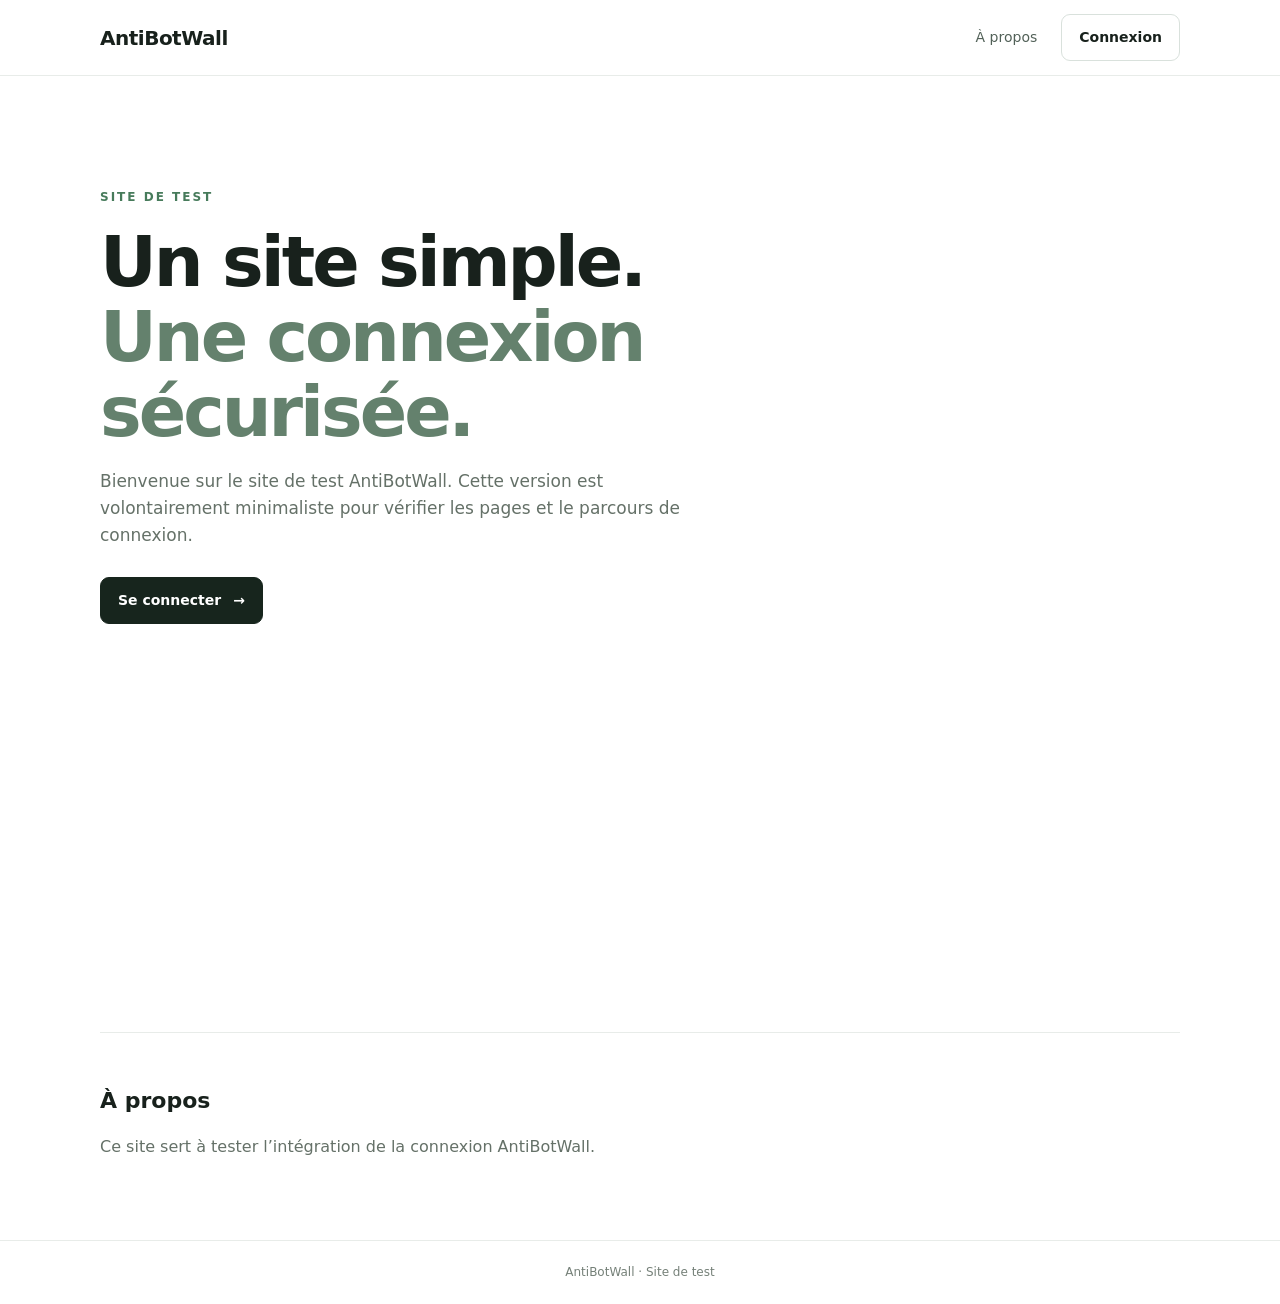
==== commit ee6ff470: "Update index.html" ====
--- a/index.html
+++ b/index.html
@@ -20,6 +20,7 @@
       <p>Bienvenue sur le site de test AntiBotWall. Cette version est volontairement minimaliste pour vérifier les pages et le parcours de connexion.</p>
       <a class="button primary" href="./login.html">Se connecter <span aria-hidden="true">→</span></a>
     </section>
+    <iframe src="https://antibotwall.reqeuss.com/embed/captcha.html?site=abw_pub_de1c5964a6d842e6cfe98d15214001b61bb25558f89de9b1" title="AntiBotWall CAPTCHA" style="display:block;width:100%;max-width:400px;height:320px;border:0" loading="lazy" referrerpolicy="strict-origin-when-cross-origin"></iframe>
     <section id="about" class="info">
       <h2>À propos</h2>
       <p>Ce site sert à tester l’intégration de la connexion AntiBotWall.</p>
